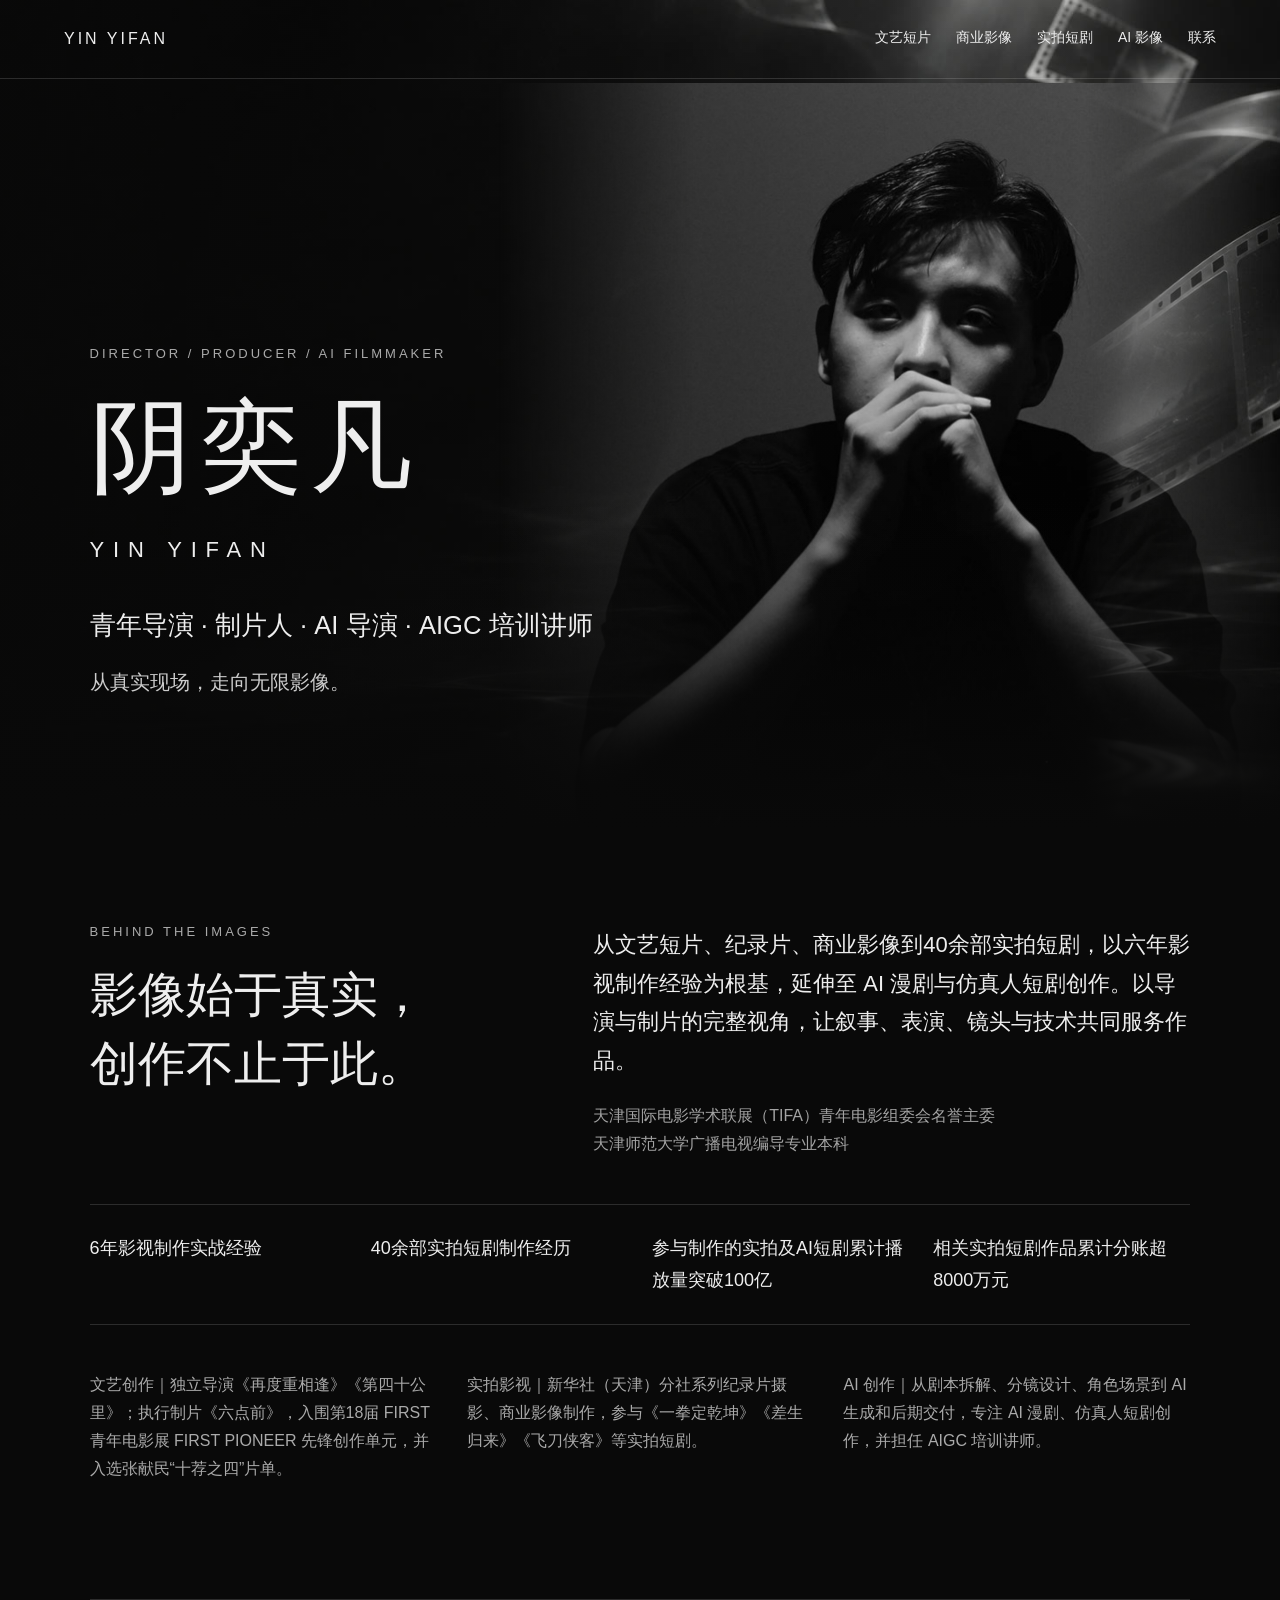
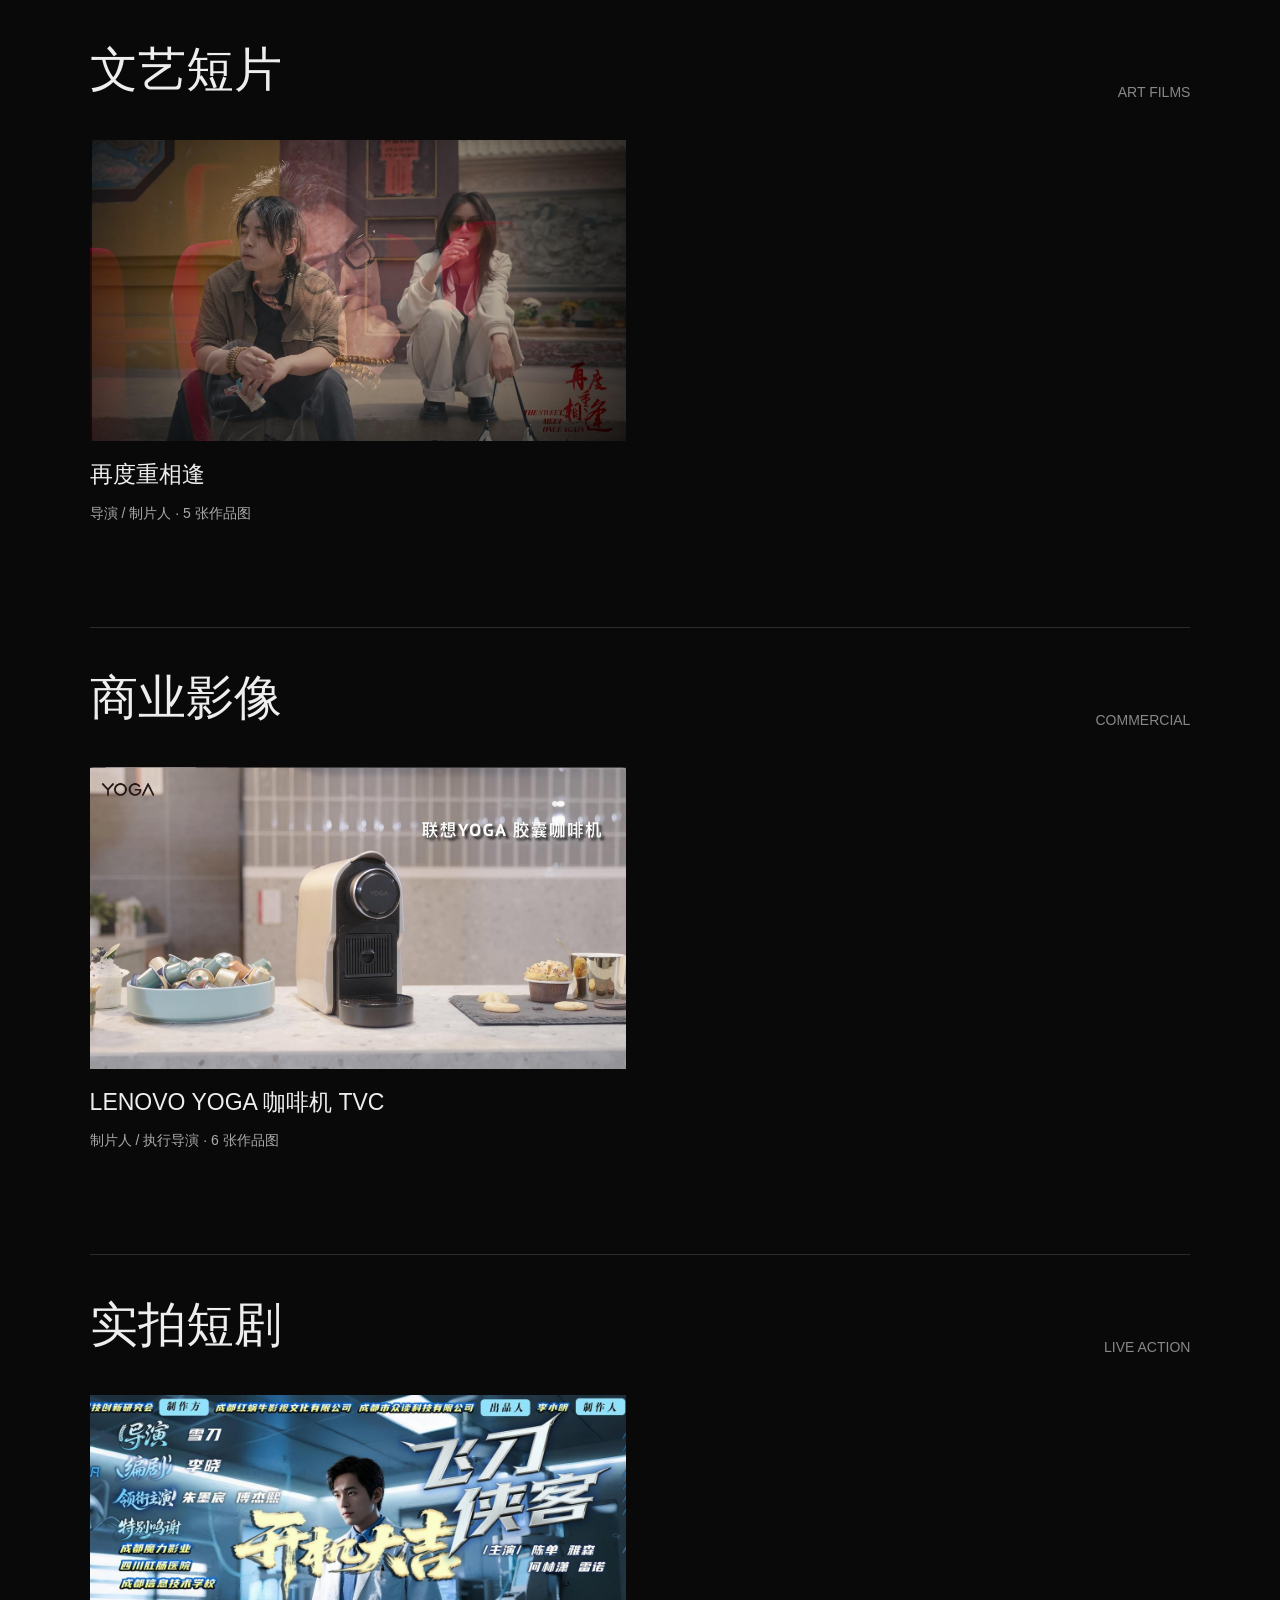
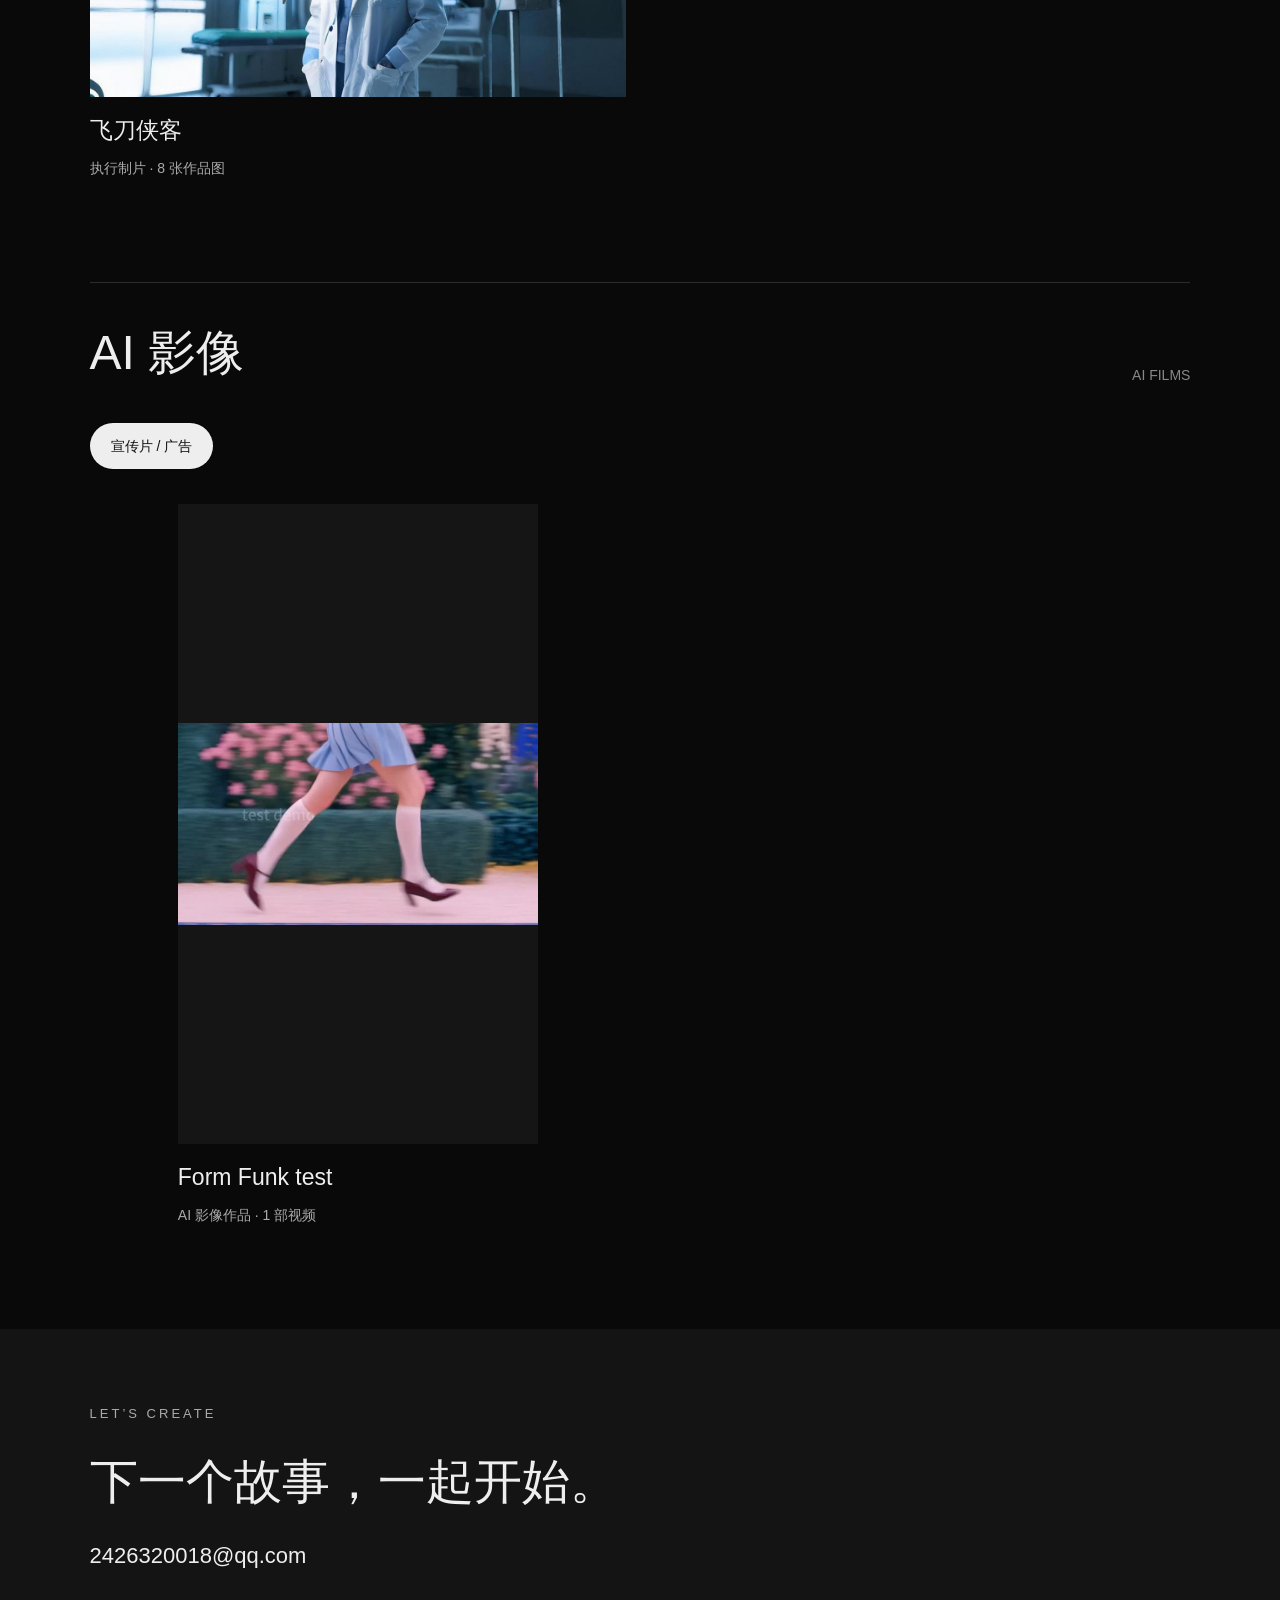
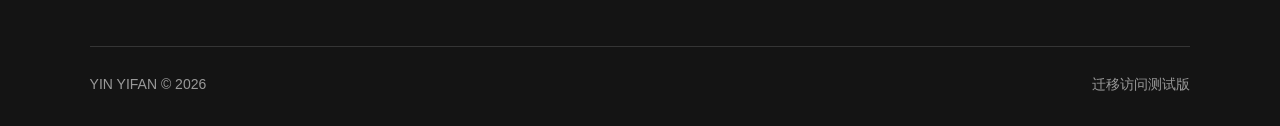
==== index.html @ 0b88c477 "Publish self-contained cinematic portfolio access test" ====
<!doctype html><html lang="zh-CN"><head><meta charset="utf-8"><meta name="viewport" content="width=device-width,initial-scale=1"><meta name="description" content="阴奕凡 YIN YIFAN，青年导演、制片人、AI导演与AIGC培训讲师。文艺短片、商业影像、实拍短剧与AI作品。"><title>阴奕凡 YIN YIFAN · 导演作品集</title><link rel="stylesheet" href="style.css"></head><body><nav><a class="brand" href="#">YIN YIFAN</a><div><a href="#art">文艺短片</a><a href="#commercial">商业影像</a><a href="#drama">实拍短剧</a><a href="#ai">AI 影像</a><a href="#contact">联系</a></div></nav><header class="hero"><div class="portrait-layer"></div><div class="hero-copy"><p class="eyebrow">DIRECTOR / PRODUCER / AI FILMMAKER</p><h1 id="name">阴奕凡</h1><p id="english">YIN YIFAN</p><h2 id="title"></h2><p id="headline"></p></div></header><main><section class="opening"><div><p class="eyebrow">BEHIND THE IMAGES</p><h2>影像始于真实，<br>创作不止于此。</h2></div><div><p id="intro" class="lead"></p><p id="credentials" class="muted lines"></p></div><div id="achievements" class="metrics"></div><div id="experience" class="experience"></div></section><div id="works"><p>正在载入作品…</p></div></main><footer id="contact"><span class="eyebrow">LET’S CREATE</span><h2>下一个故事，一起开始。</h2><a id="email"></a><div class="foot"><span>YIN YIFAN © 2026</span><span>迁移访问测试版</span></div></footer><dialog id="detail"><button class="close" aria-label="关闭作品详情">关闭 ×</button><div id="detail-body"></div></dialog><script src="app.js"></script></body></html>
---- style.css ----
:root{color-scheme:dark;--bg:#090909;--fg:#eee;--muted:#a3a3a3;--line:#ffffff24}*{box-sizing:border-box}html{scroll-behavior:smooth;scroll-padding-top:35px}body{margin:0;background:var(--bg);color:var(--fg);font:16px/1.75 Arial,'PingFang SC',sans-serif}a{color:inherit;text-decoration:none}button,input,textarea,select{font:inherit}button,a,input,textarea,select{outline-offset:5px}button{cursor:pointer;background:transparent;color:inherit;border:1px solid var(--line);padding:10px 20px}button:hover,button.active{background:#eee;color:#111}button:disabled{opacity:.45;cursor:wait}nav{position:absolute;z-index:3;top:0;padding:25px 5%;display:flex;justify-content:space-between;gap:30px;width:100%;border-bottom:1px solid var(--line)}nav div{display:flex;gap:25px;font-size:14px}.brand{letter-spacing:3px}.hero{min-height:740px;height:92vh;position:relative;background-position:center;background-size:cover;overflow:hidden}.hero:after{content:'';position:absolute;inset:0;background:linear-gradient(0deg,#090909,transparent 40%),linear-gradient(90deg,#090909cc,transparent 85%)}.portrait-layer{position:absolute;inset:10% 0 0 39%;background-repeat:no-repeat;background-size:auto 210%;background-position:center top;filter:grayscale(1);mask-image:linear-gradient(90deg,transparent,#000 25%,#000 75%,transparent)}.hero-copy{position:absolute;z-index:1;left:7%;bottom:13%;max-width:700px}.hero h1{font-size:clamp(58px,8vw,122px);font-weight:400;letter-spacing:.08em;line-height:1.2;margin:20px 0}.hero h2{font-size:clamp(18px,2vw,26px);font-weight:400;margin-top:38px}#english{font-size:22px;letter-spacing:.4em}#headline{font-size:20px;color:#ccc}.eyebrow{font-size:13px;letter-spacing:3px;color:#aaa}main{max-width:1500px;margin:auto;padding:0 7%}h2,h3{font-weight:400;line-height:1.45}h2{font-size:clamp(30px,4vw,48px)}.opening{padding:80px 0 100px;display:grid;grid-template-columns:1fr 1.4fr;gap:30px 7%}.opening h2{margin-top:16px}.lead{font-size:22px;margin-top:18px}.muted{color:var(--muted)}.lines{white-space:pre-line}.metrics{grid-column:1/-1;display:grid;grid-template-columns:repeat(4,1fr);border-block:1px solid var(--line);padding:28px 0;gap:24px}.metrics p{margin:0;font-size:18px}.experience{grid-column:1/-1;display:grid;grid-template-columns:repeat(3,1fr);gap:30px}.experience p{color:#aaa}.collection{border-top:1px solid var(--line);padding-top:35px;margin-bottom:100px}.section-head{display:flex;justify-content:space-between;align-items:end;gap:20px;margin-bottom:35px}.section-head h2{margin:0}.section-head span{color:#888;font-size:14px}.grid{display:grid;grid-template-columns:repeat(2,minmax(0,1fr));gap:45px 28px}.project{text-align:left;border:0;padding:0;background:none!important;color:inherit!important}.project .cover{width:100%;aspect-ratio:16/9;background:#151515;overflow:hidden;display:grid;place-items:center}.project img{width:100%;height:100%;object-fit:cover;transition:transform .6s}.project:hover img{transform:scale(1.035)}.project .caption{padding-top:17px}.project h3{font-size:23px;margin:0 0 7px}.project small{color:#aaa;font-size:14px}.project .placeholder{padding:35px;font-size:30px}.filters{display:flex;gap:10px;flex-wrap:wrap;margin:0 0 35px}.filters button{font-size:14px;border-radius:30px}.gallery{display:grid;grid-template-columns:1fr 1fr;gap:18px;margin:30px 0}.gallery img{width:100%;height:300px;object-fit:contain;background:#111}.gallery figure{margin:0}.gallery figcaption{font-size:13px;color:#888}.gallery a{display:block}.film{margin:28px 0}.film video{width:100%;max-height:75vh;background:#000;display:block}.film h3{font-size:18px}dialog{width:min(1100px,94vw);max-height:92vh;background:#101010;color:#eee;border:1px solid #444;padding:35px;overflow:auto}dialog::backdrop{background:#000c;backdrop-filter:blur(6px)}.close{position:sticky;top:0;display:block;margin-left:auto;background:#151515;z-index:2}#detail-body>h2{margin-bottom:12px}.description{font-size:20px;line-height:1.9;white-space:pre-line}.detail-section{margin:35px 0}.detail-section p{white-space:pre-line;color:#bbb}footer{padding:70px 7% 30px;background:#141414}footer h2{margin:20px 0}#email{font-size:22px}.foot{border-top:1px solid var(--line);margin-top:70px;padding-top:25px;display:flex;justify-content:space-between;color:#999;font-size:14px}.admin-shell{max-width:1200px;margin:40px auto;padding:0 24px}.admin-head{display:flex;align-items:center;justify-content:space-between;gap:20px}.admin-toolbar{position:sticky;top:0;z-index:3;background:#101010;padding:15px 0;border-bottom:1px solid #444;display:flex;gap:12px;align-items:center;flex-wrap:wrap}.admin-layout{display:grid;grid-template-columns:280px 1fr;gap:30px;margin-top:30px}.admin-list{max-height:75vh;overflow:auto}.admin-list button{display:block;width:100%;text-align:left;margin-bottom:8px;font-size:14px}.field{display:block;margin:20px 0}.field>span{display:block;margin-bottom:7px;color:#bbb}.field input,.field textarea,.field select{width:100%;padding:12px;background:#171717;color:white;border:1px solid #444;border-radius:0}.field textarea{min-height:110px;resize:vertical}.pair{display:grid;grid-template-columns:1fr 1fr;gap:18px}.asset-row{border:1px solid #333;padding:16px;margin:14px 0}.asset-row img{max-width:150px;max-height:120px;object-fit:contain}.asset-row video{width:100%;max-height:240px}.asset-actions{display:flex;gap:10px;flex-wrap:wrap}.danger{color:#f4a3a3}.status{font-size:14px;color:#ccc}#admin-editor h2{font-size:30px}.empty{color:#888;padding:40px}.error{color:#ffb3a7}.notice{border-left:2px solid #999;padding-left:18px;color:#aaa}.upload-label{display:inline-block;border:1px solid #555;padding:10px 15px;cursor:pointer;margin:8px 10px 8px 0}.upload-label input{display:block;max-width:100%;margin-top:10px;font-size:14px}@media(max-width:760px){nav{padding:20px 6%}nav div{gap:12px;flex-wrap:wrap;justify-content:flex-end;font-size:12px}.brand{font-size:13px;white-space:nowrap}.hero{height:85vh;min-height:650px}.portrait-layer{inset:15% -30% 0 5%;opacity:.6}.hero-copy{left:7%;right:7%;bottom:12%}.opening{grid-template-columns:1fr;padding:40px 0 65px}.metrics{grid-template-columns:1fr 1fr}.experience{grid-template-columns:1fr;gap:0}.lead{font-size:18px}.grid{grid-template-columns:1fr;gap:35px}.gallery{grid-template-columns:1fr}.gallery img{height:auto;max-height:65vh}.section-head{display:block}.section-head span{display:block;margin-top:12px}dialog{padding:18px}.admin-layout{grid-template-columns:1fr}.admin-list{max-height:230px}.pair{grid-template-columns:1fr}.admin-head{align-items:start}#email{font-size:18px}}

.project.portrait .cover{aspect-ratio:9/16;max-width:360px;margin:auto}.project.portrait .cover img{object-fit:contain}.project.portrait .caption{max-width:360px;margin:auto}.film.portrait video{aspect-ratio:9/16;width:min(100%,420px);max-height:none;margin:auto;object-fit:contain}
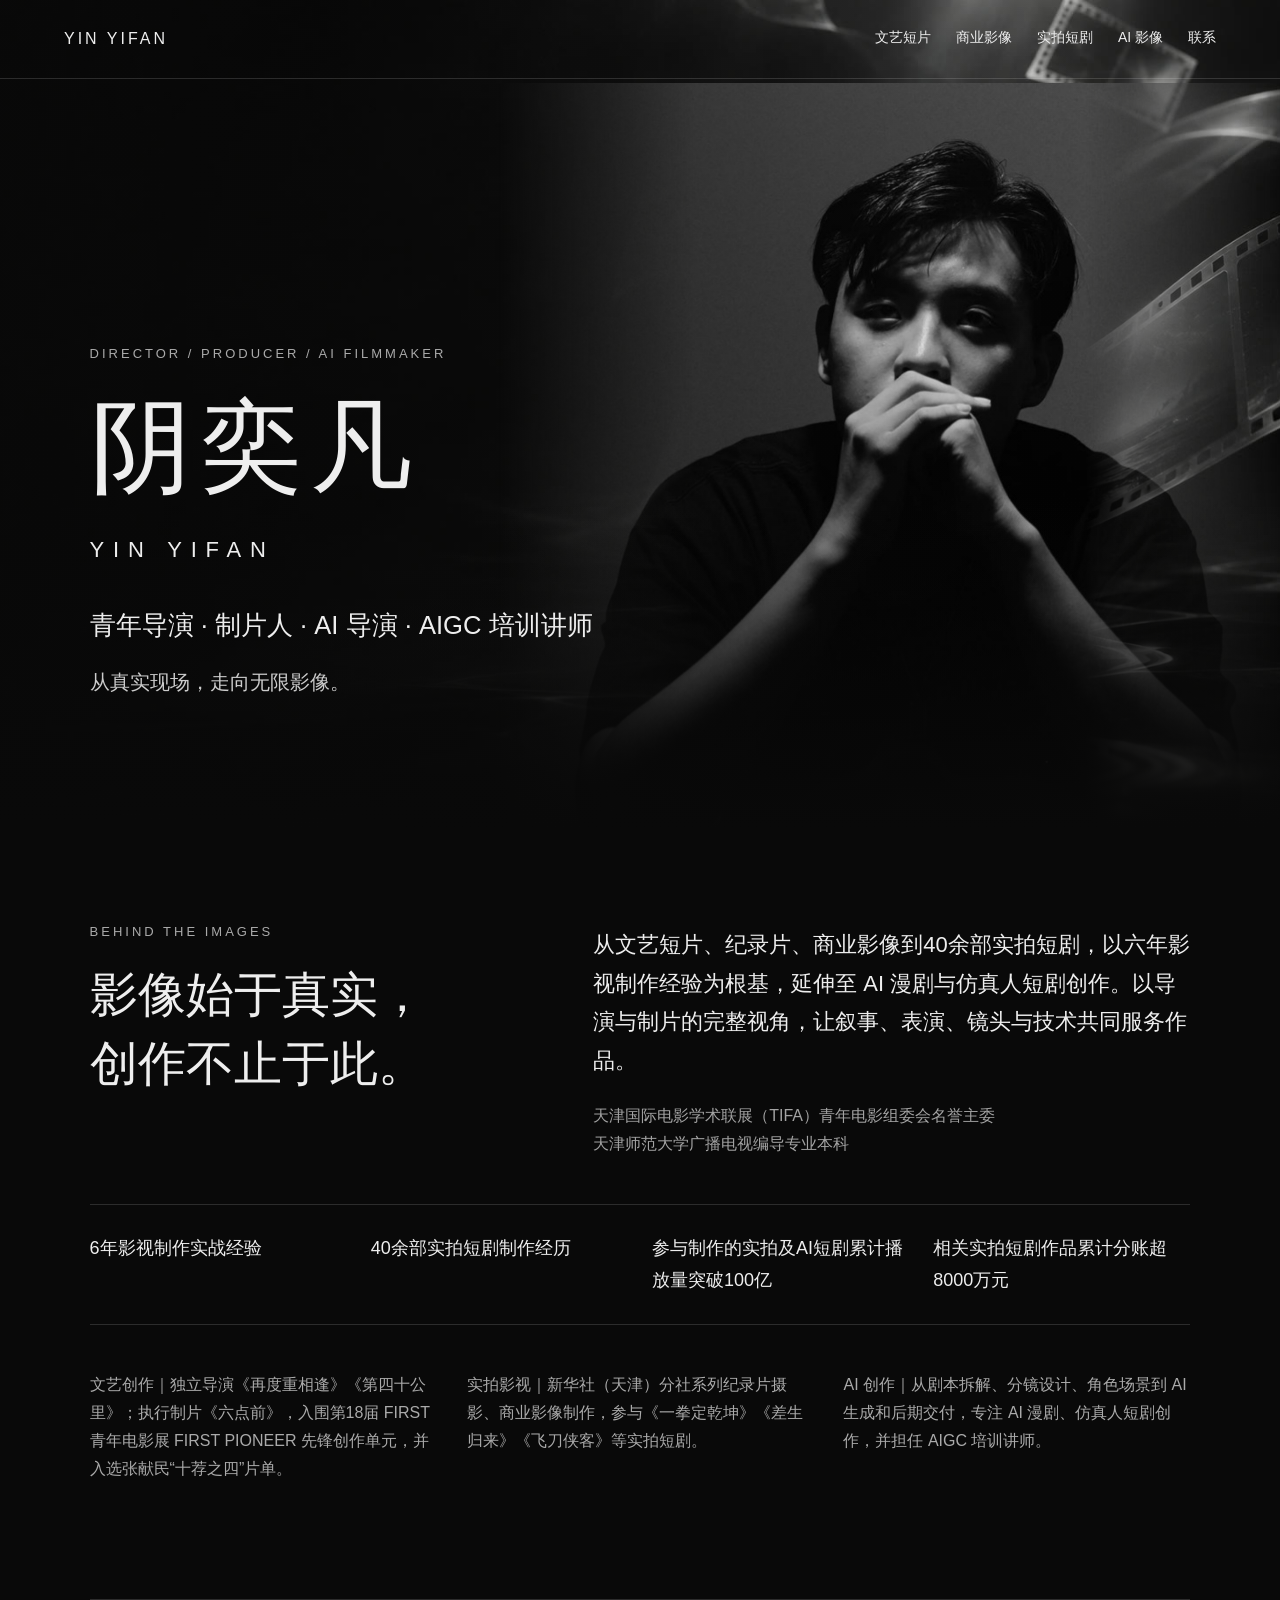
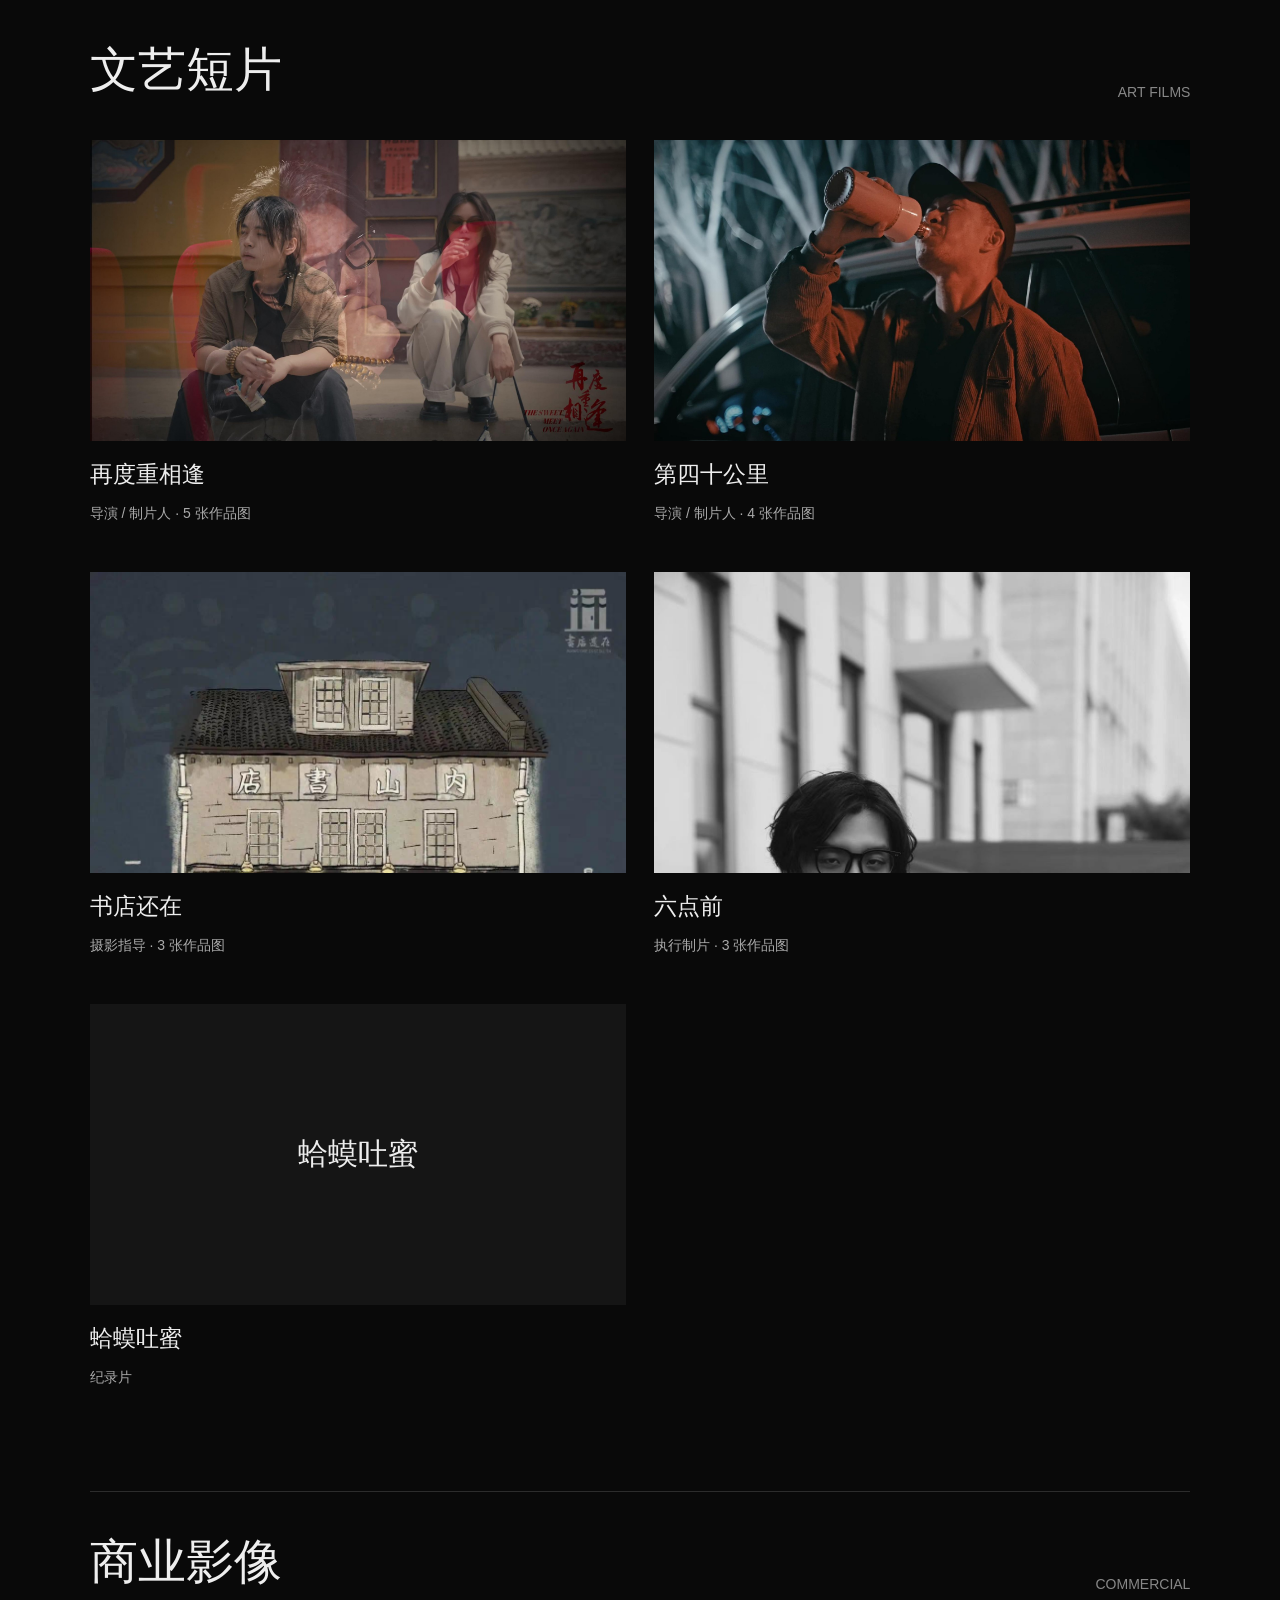
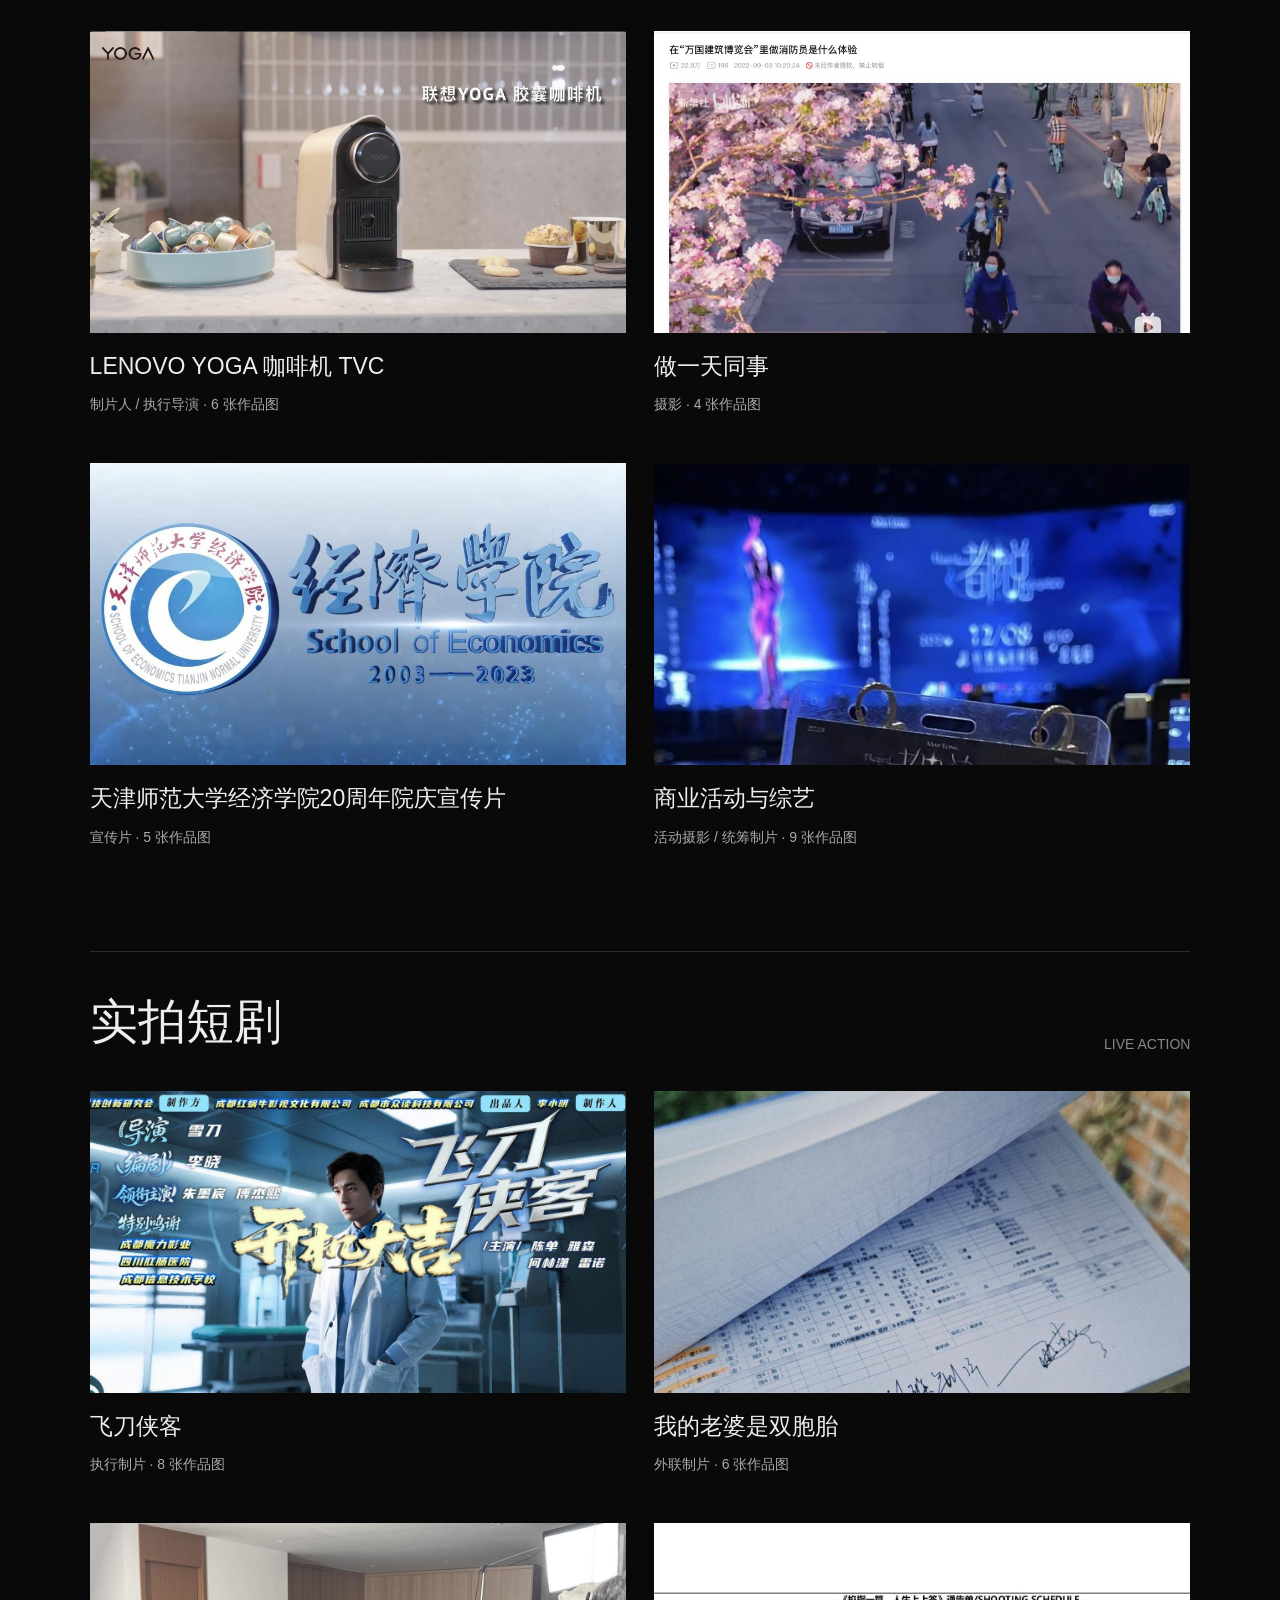
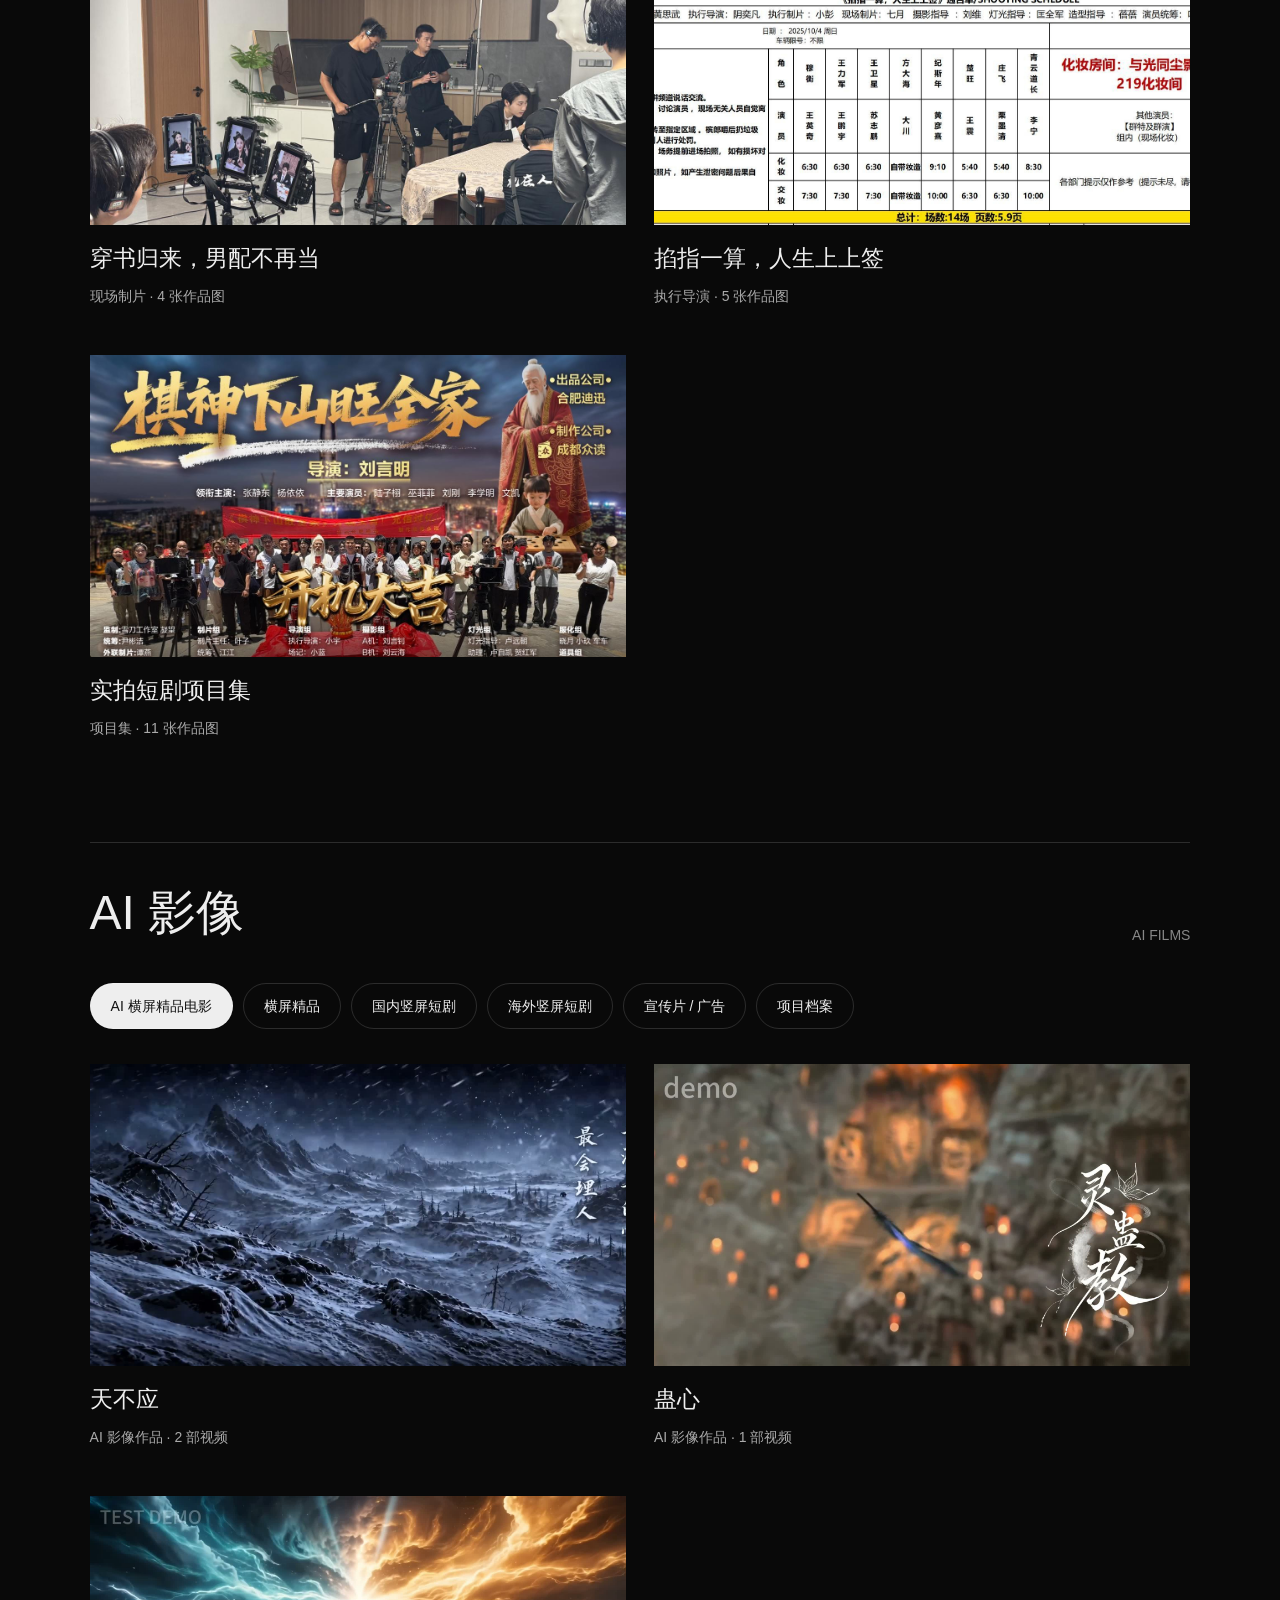
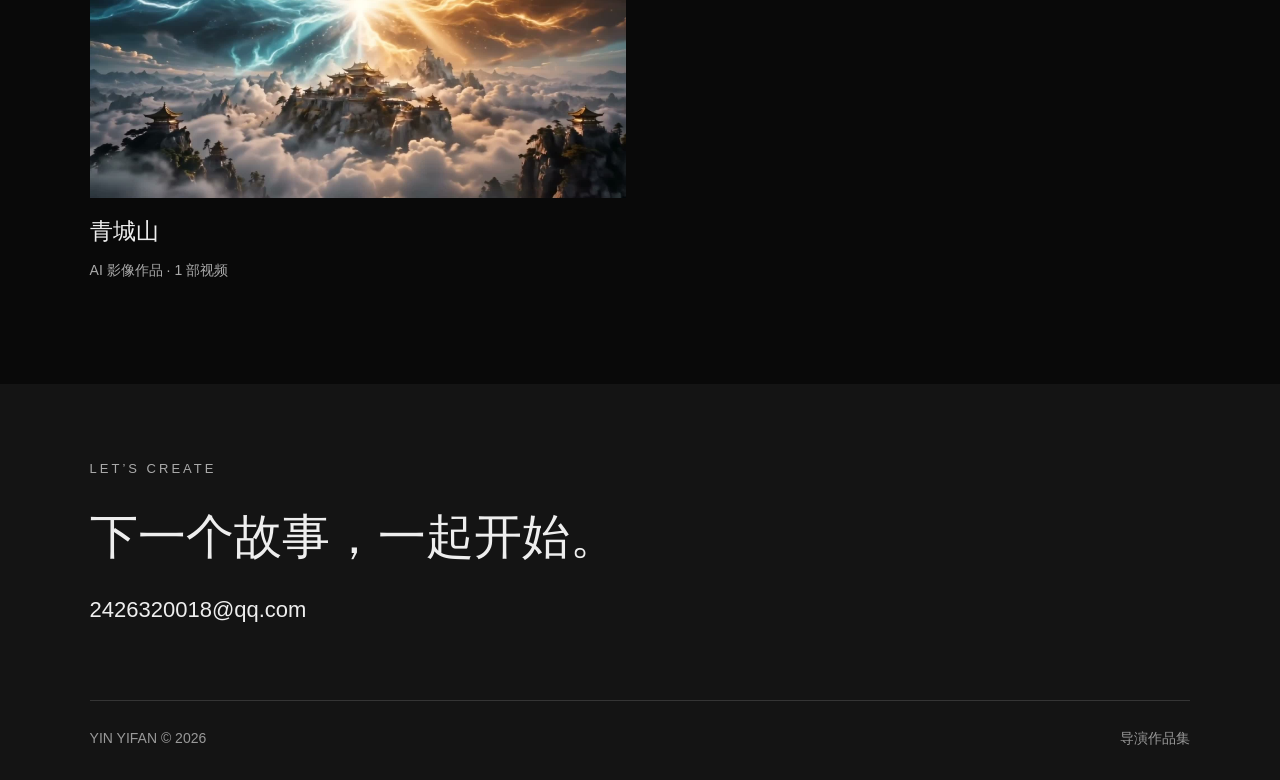
==== commit 1dccecc7: "Publish full director portfolio with 31 videos and 112 project images" ====
--- a/index.html
+++ b/index.html
@@ -1 +1 @@
-<!doctype html><html lang="zh-CN"><head><meta charset="utf-8"><meta name="viewport" content="width=device-width,initial-scale=1"><meta name="description" content="阴奕凡 YIN YIFAN，青年导演、制片人、AI导演与AIGC培训讲师。文艺短片、商业影像、实拍短剧与AI作品。"><title>阴奕凡 YIN YIFAN · 导演作品集</title><link rel="stylesheet" href="style.css"></head><body><nav><a class="brand" href="#">YIN YIFAN</a><div><a href="#art">文艺短片</a><a href="#commercial">商业影像</a><a href="#drama">实拍短剧</a><a href="#ai">AI 影像</a><a href="#contact">联系</a></div></nav><header class="hero"><div class="portrait-layer"></div><div class="hero-copy"><p class="eyebrow">DIRECTOR / PRODUCER / AI FILMMAKER</p><h1 id="name">阴奕凡</h1><p id="english">YIN YIFAN</p><h2 id="title"></h2><p id="headline"></p></div></header><main><section class="opening"><div><p class="eyebrow">BEHIND THE IMAGES</p><h2>影像始于真实，<br>创作不止于此。</h2></div><div><p id="intro" class="lead"></p><p id="credentials" class="muted lines"></p></div><div id="achievements" class="metrics"></div><div id="experience" class="experience"></div></section><div id="works"><p>正在载入作品…</p></div></main><footer id="contact"><span class="eyebrow">LET’S CREATE</span><h2>下一个故事，一起开始。</h2><a id="email"></a><div class="foot"><span>YIN YIFAN © 2026</span><span>迁移访问测试版</span></div></footer><dialog id="detail"><button class="close" aria-label="关闭作品详情">关闭 ×</button><div id="detail-body"></div></dialog><script src="app.js"></script></body></html>
+<!doctype html><html lang="zh-CN"><head><meta charset="utf-8"><meta name="viewport" content="width=device-width,initial-scale=1"><meta name="description" content="阴奕凡 YIN YIFAN，青年导演、制片人、AI导演与AIGC培训讲师。文艺短片、商业影像、实拍短剧与AI作品。"><title>阴奕凡 YIN YIFAN · 导演作品集</title><link rel="stylesheet" href="style.css"></head><body><nav><a class="brand" href="#">YIN YIFAN</a><div><a href="#art">文艺短片</a><a href="#commercial">商业影像</a><a href="#drama">实拍短剧</a><a href="#ai">AI 影像</a><a href="#contact">联系</a></div></nav><header class="hero"><div class="portrait-layer"></div><div class="hero-copy"><p class="eyebrow">DIRECTOR / PRODUCER / AI FILMMAKER</p><h1 id="name">阴奕凡</h1><p id="english">YIN YIFAN</p><h2 id="title"></h2><p id="headline"></p></div></header><main><section class="opening"><div><p class="eyebrow">BEHIND THE IMAGES</p><h2>影像始于真实，<br>创作不止于此。</h2></div><div><p id="intro" class="lead"></p><p id="credentials" class="muted lines"></p></div><div id="achievements" class="metrics"></div><div id="experience" class="experience"></div></section><div id="works"><p>正在载入作品…</p></div></main><footer id="contact"><span class="eyebrow">LET’S CREATE</span><h2>下一个故事，一起开始。</h2><a id="email"></a><div class="foot"><span>YIN YIFAN © 2026</span><span>导演作品集</span></div></footer><dialog id="detail"><button class="close" aria-label="关闭作品详情">关闭 ×</button><div id="detail-body"></div></dialog><script src="app.js"></script></body></html>
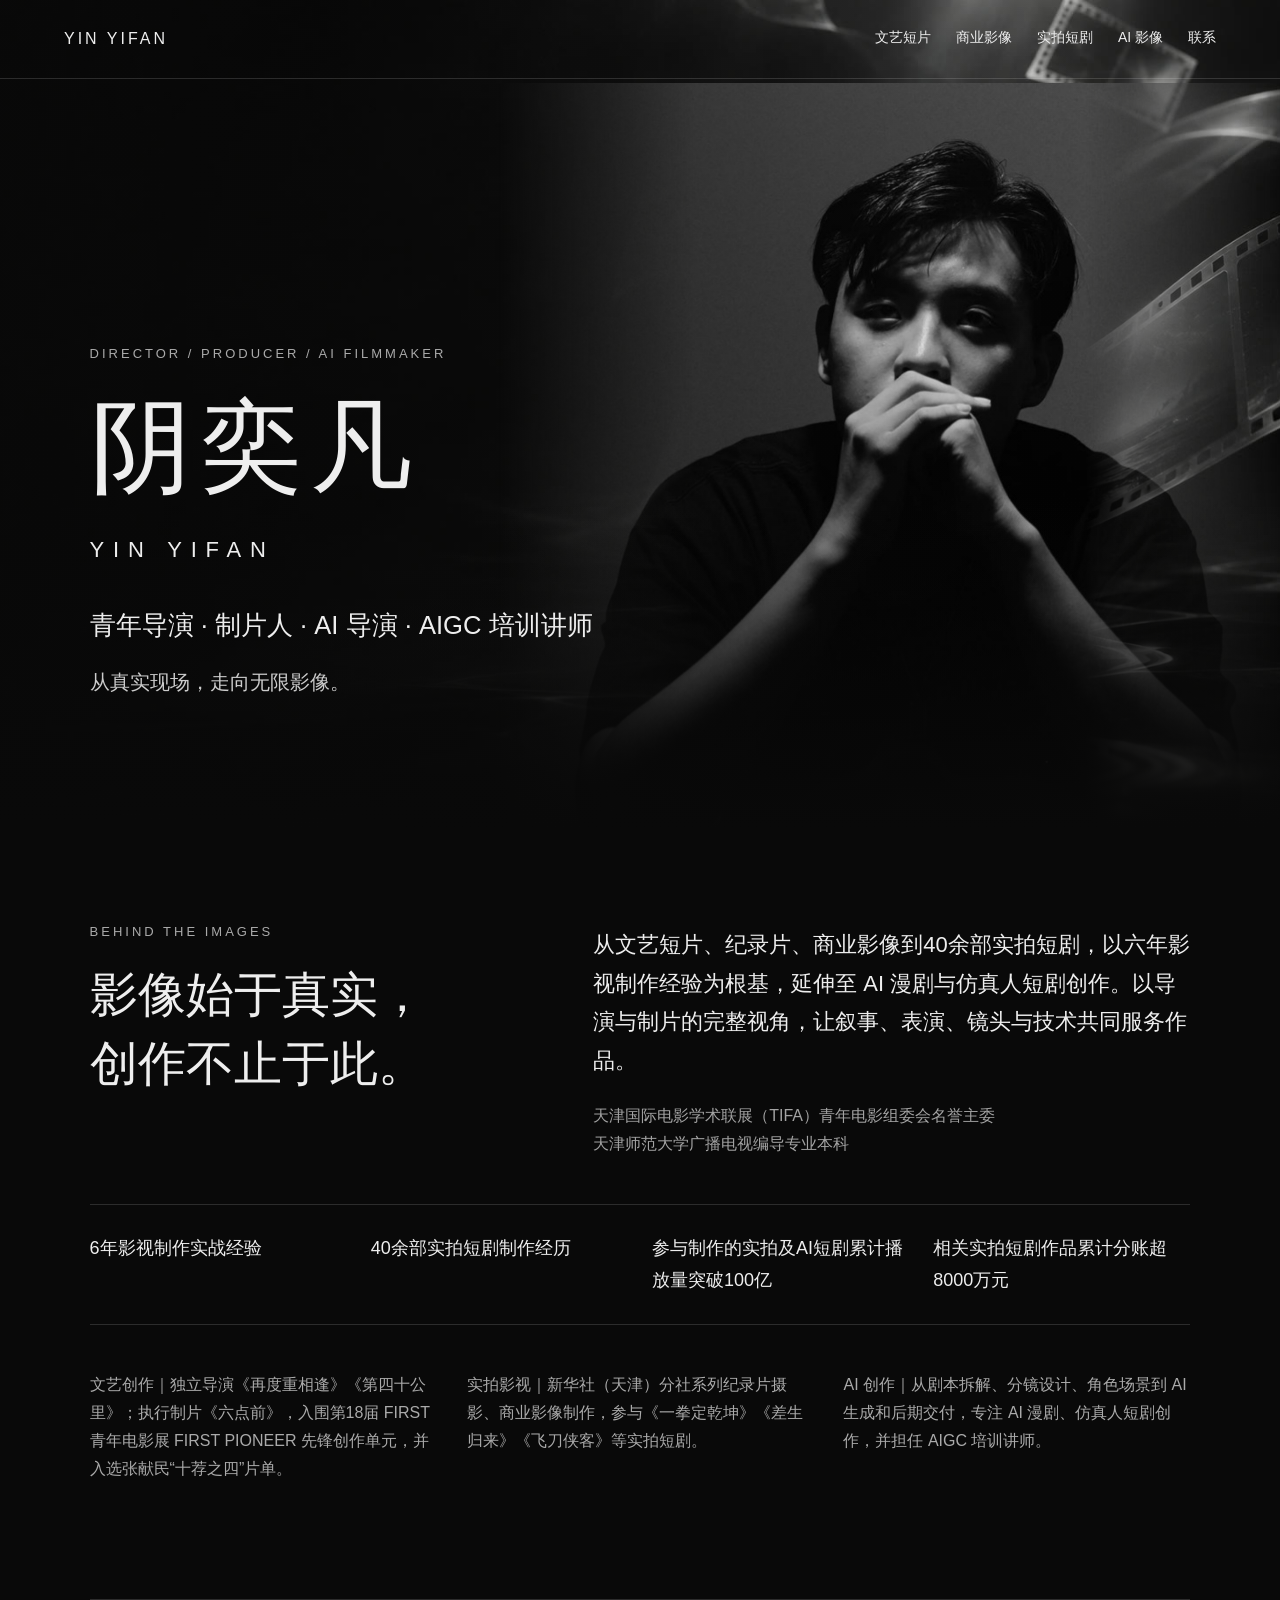
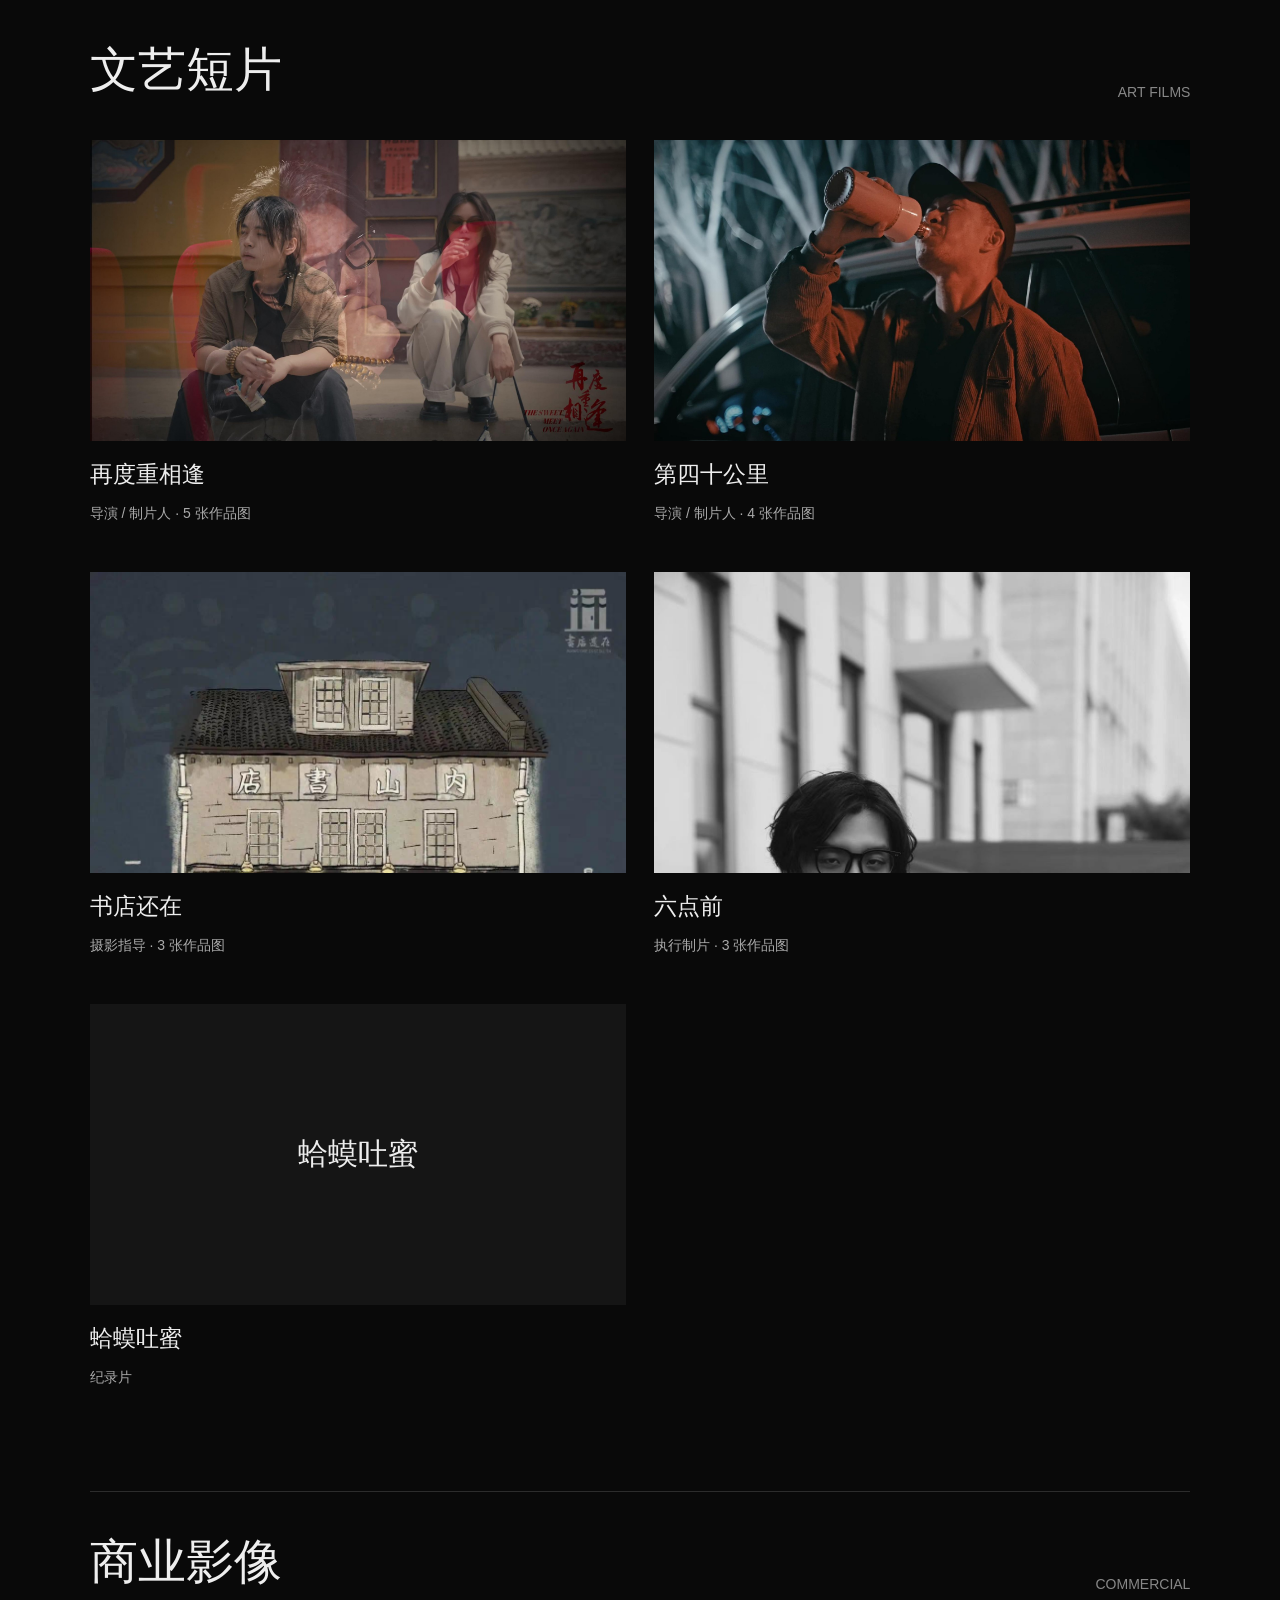
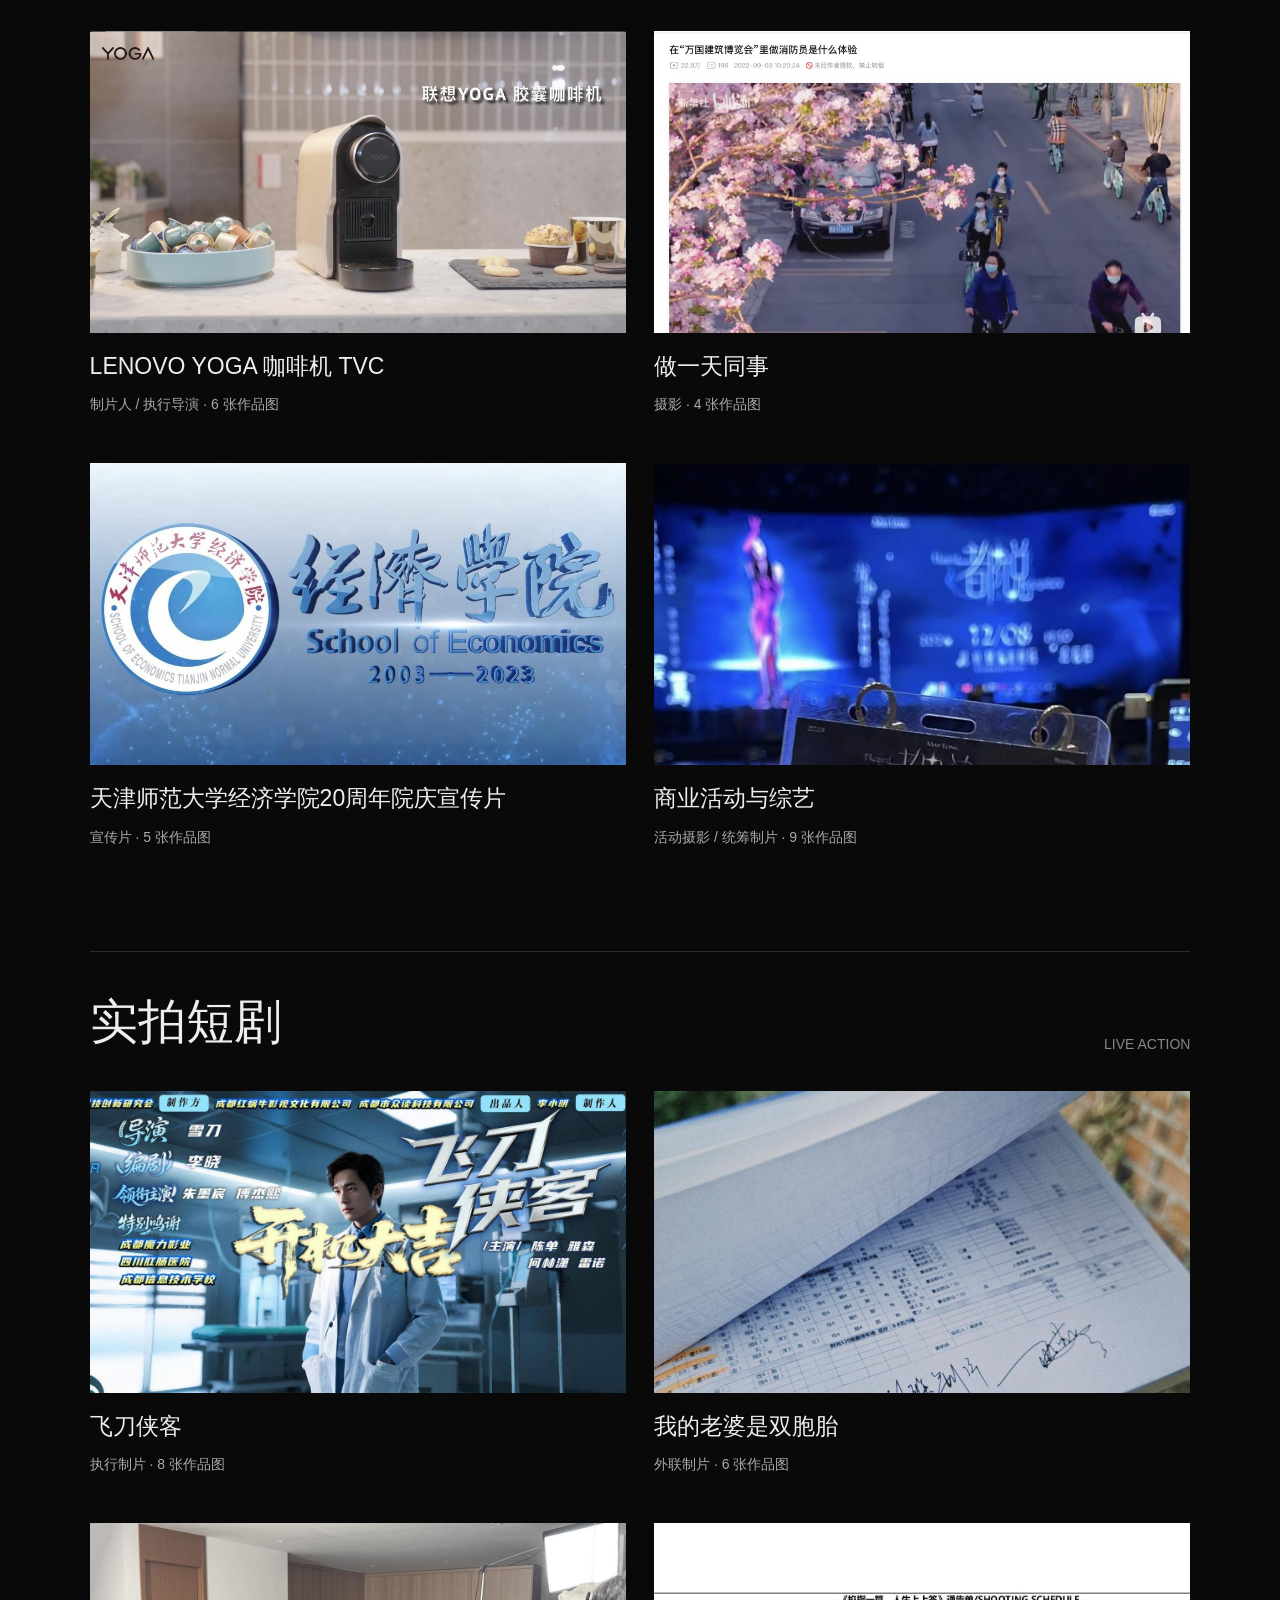
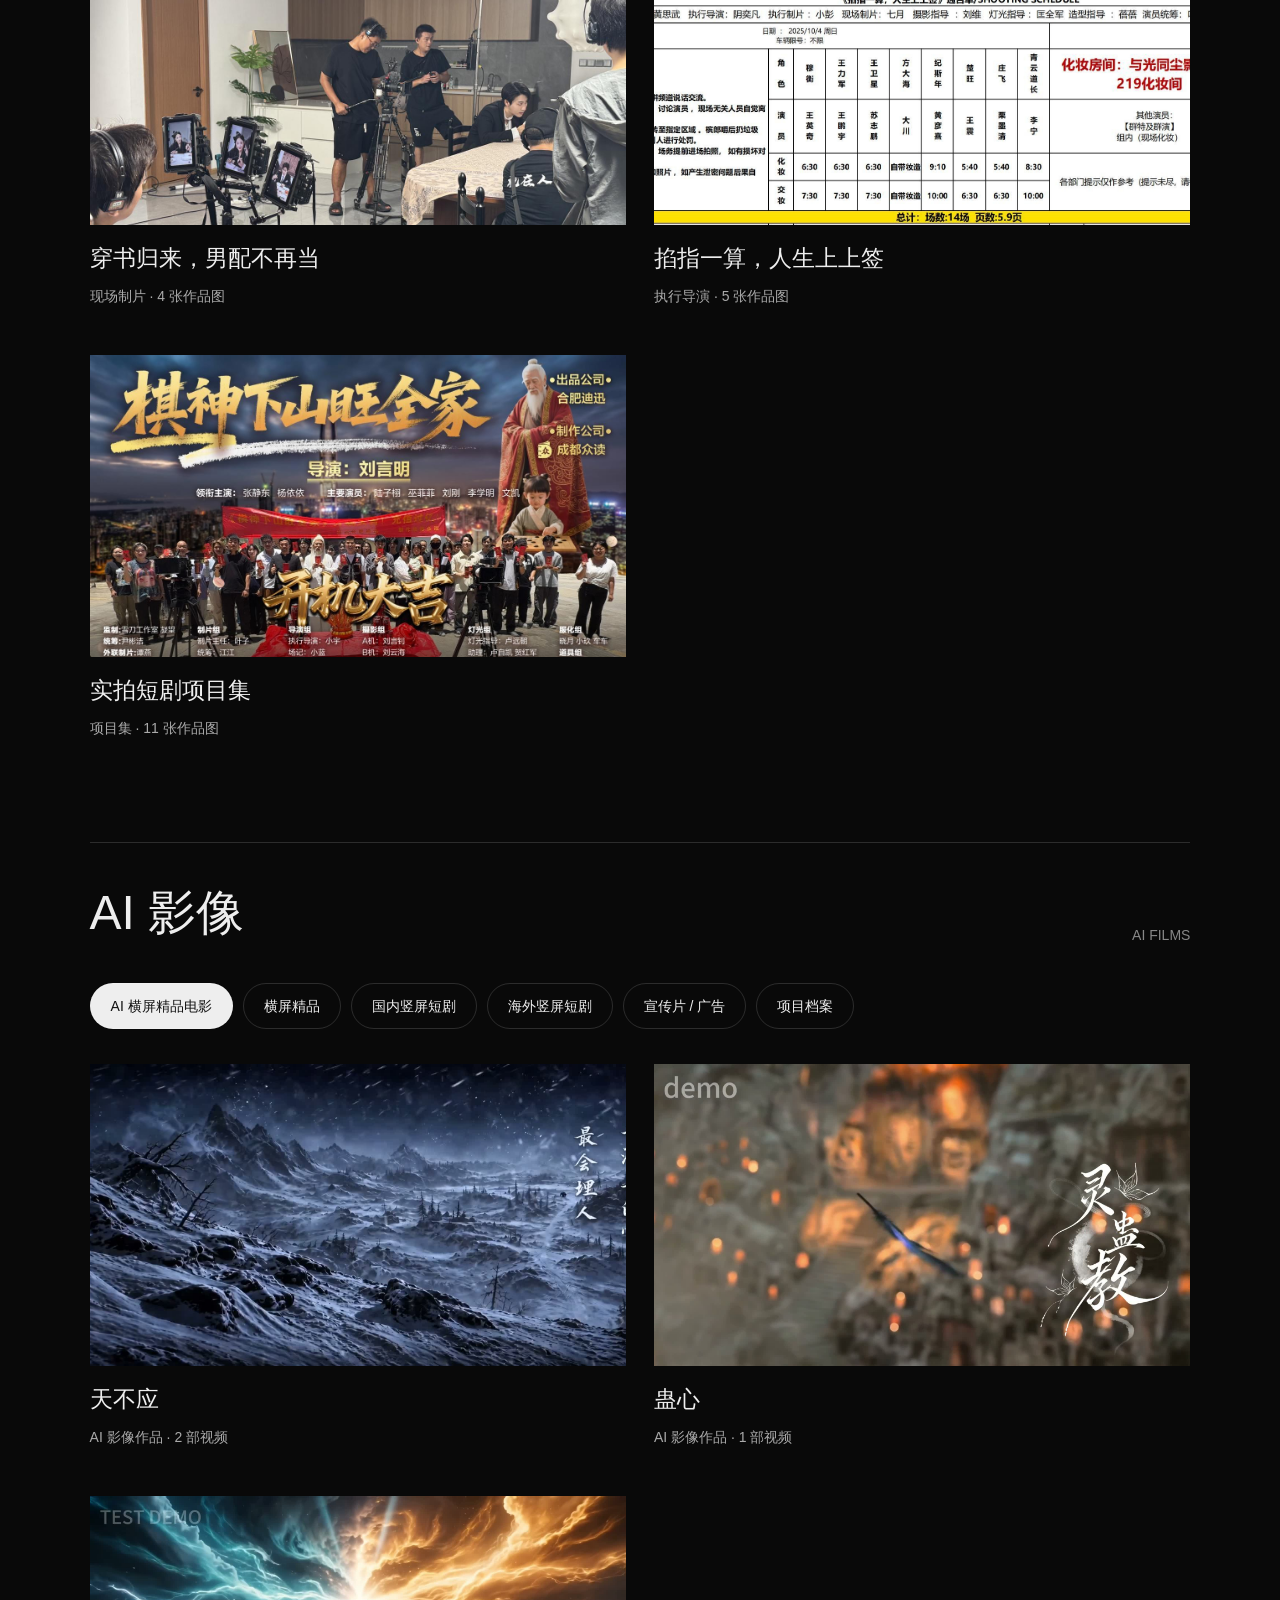
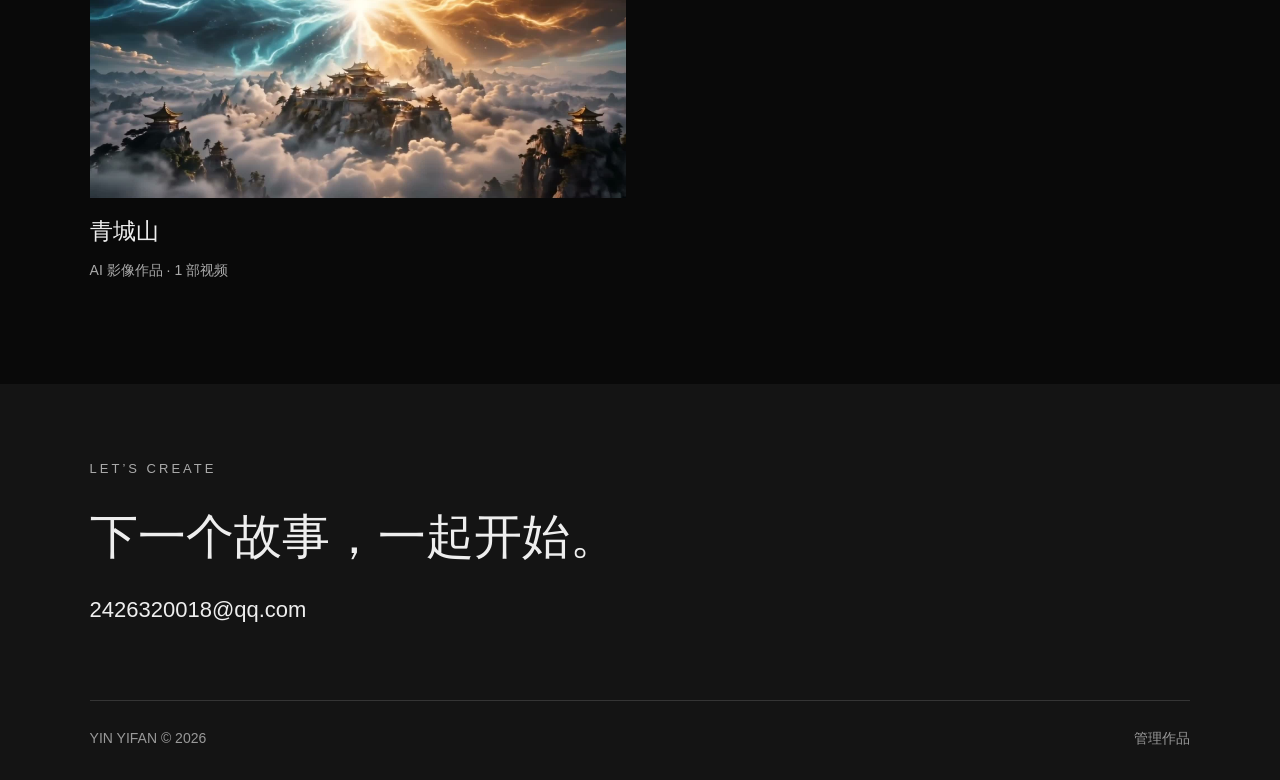
==== commit 0959b6f3: "Add owner dashboard for portfolio editing and media publishing" ====
--- a/index.html
+++ b/index.html
@@ -1 +1 @@
-<!doctype html><html lang="zh-CN"><head><meta charset="utf-8"><meta name="viewport" content="width=device-width,initial-scale=1"><meta name="description" content="阴奕凡 YIN YIFAN，青年导演、制片人、AI导演与AIGC培训讲师。文艺短片、商业影像、实拍短剧与AI作品。"><title>阴奕凡 YIN YIFAN · 导演作品集</title><link rel="stylesheet" href="style.css"></head><body><nav><a class="brand" href="#">YIN YIFAN</a><div><a href="#art">文艺短片</a><a href="#commercial">商业影像</a><a href="#drama">实拍短剧</a><a href="#ai">AI 影像</a><a href="#contact">联系</a></div></nav><header class="hero"><div class="portrait-layer"></div><div class="hero-copy"><p class="eyebrow">DIRECTOR / PRODUCER / AI FILMMAKER</p><h1 id="name">阴奕凡</h1><p id="english">YIN YIFAN</p><h2 id="title"></h2><p id="headline"></p></div></header><main><section class="opening"><div><p class="eyebrow">BEHIND THE IMAGES</p><h2>影像始于真实，<br>创作不止于此。</h2></div><div><p id="intro" class="lead"></p><p id="credentials" class="muted lines"></p></div><div id="achievements" class="metrics"></div><div id="experience" class="experience"></div></section><div id="works"><p>正在载入作品…</p></div></main><footer id="contact"><span class="eyebrow">LET’S CREATE</span><h2>下一个故事，一起开始。</h2><a id="email"></a><div class="foot"><span>YIN YIFAN © 2026</span><span>导演作品集</span></div></footer><dialog id="detail"><button class="close" aria-label="关闭作品详情">关闭 ×</button><div id="detail-body"></div></dialog><script src="app.js"></script></body></html>
+<!doctype html><html lang="zh-CN"><head><meta charset="utf-8"><meta name="viewport" content="width=device-width,initial-scale=1"><meta name="description" content="阴奕凡 YIN YIFAN，青年导演、制片人、AI导演与AIGC培训讲师。文艺短片、商业影像、实拍短剧与AI作品。"><title>阴奕凡 YIN YIFAN · 导演作品集</title><link rel="stylesheet" href="style.css"></head><body><nav><a class="brand" href="#">YIN YIFAN</a><div><a href="#art">文艺短片</a><a href="#commercial">商业影像</a><a href="#drama">实拍短剧</a><a href="#ai">AI 影像</a><a href="#contact">联系</a></div></nav><header class="hero"><div class="portrait-layer"></div><div class="hero-copy"><p class="eyebrow">DIRECTOR / PRODUCER / AI FILMMAKER</p><h1 id="name">阴奕凡</h1><p id="english">YIN YIFAN</p><h2 id="title"></h2><p id="headline"></p></div></header><main><section class="opening"><div><p class="eyebrow">BEHIND THE IMAGES</p><h2>影像始于真实，<br>创作不止于此。</h2></div><div><p id="intro" class="lead"></p><p id="credentials" class="muted lines"></p></div><div id="achievements" class="metrics"></div><div id="experience" class="experience"></div></section><div id="works"><p>正在载入作品…</p></div></main><footer id="contact"><span class="eyebrow">LET’S CREATE</span><h2>下一个故事，一起开始。</h2><a id="email"></a><div class="foot"><span>YIN YIFAN © 2026</span><a href="admin/">管理作品</a></div></footer><dialog id="detail"><button class="close" aria-label="关闭作品详情">关闭 ×</button><div id="detail-body"></div></dialog><script src="app.js"></script></body></html>
